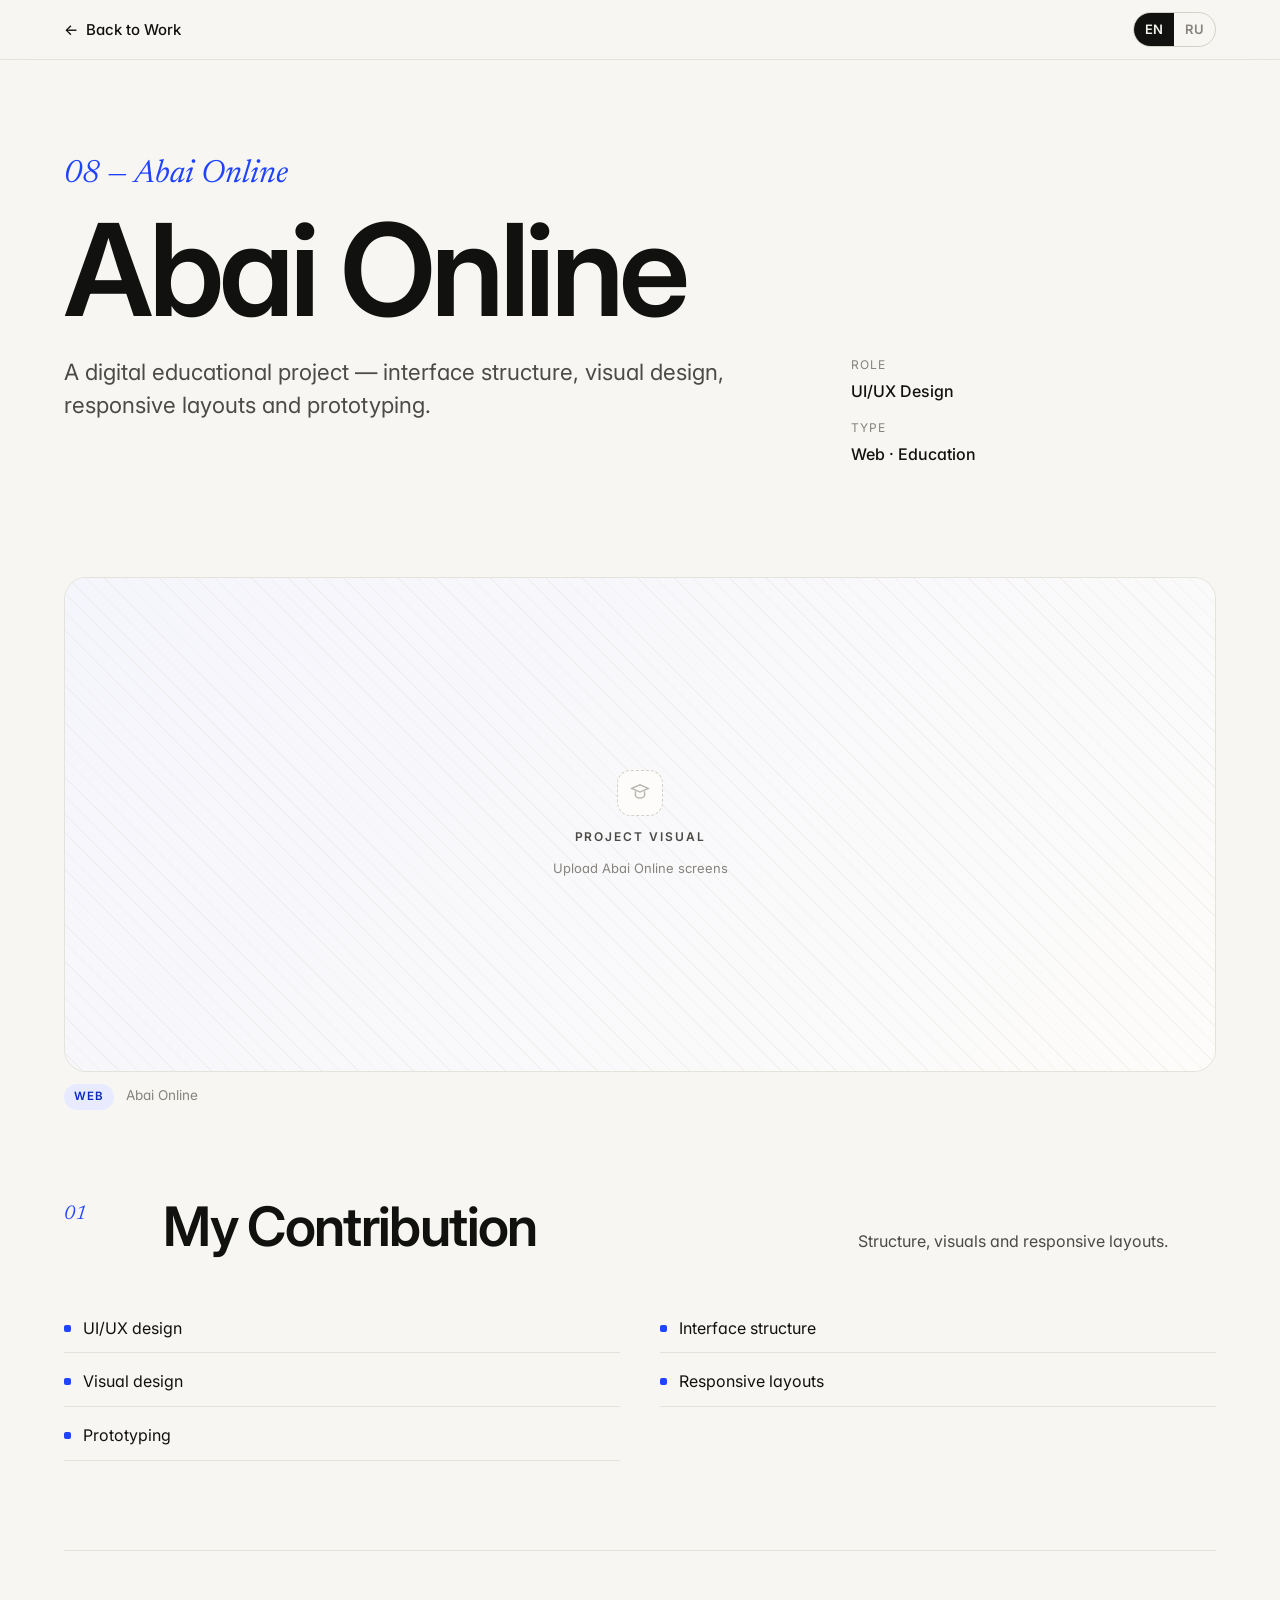
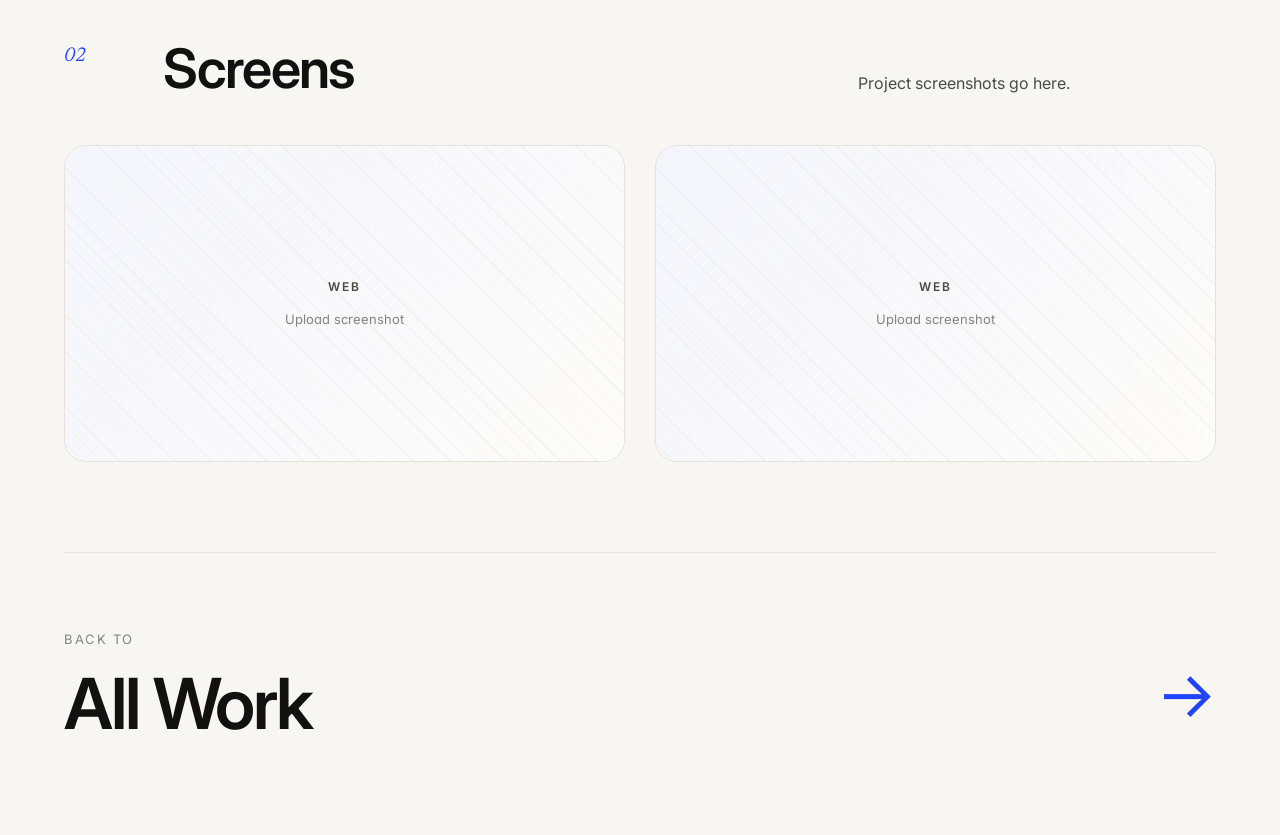
==== work/abai-online.html @ bf2e6224 "Portfolio site: bilingual EN/RU, hero, selected work, 8 case studies Co-Authored-By: Claude Opus 4.8" ====
<!doctype html>
<html lang="en" data-lang="en">
<head>
<meta charset="utf-8" />
<meta name="viewport" content="width=device-width, initial-scale=1" />
<title>Abai Online — Project · Zhaina Kabdyzhan</title>
<meta name="description" content="Abai Online — a digital educational project. Interface structure, visual design and responsive layouts." />
<meta name="theme-color" content="#f7f6f2" />
<link rel="preconnect" href="https://fonts.googleapis.com" />
<link rel="preconnect" href="https://fonts.gstatic.com" crossorigin />
<link href="https://fonts.googleapis.com/css2?family=Inter:opsz,wght@14..32,400;14..32,500;14..32,600;14..32,700&family=Newsreader:ital,opsz,wght@1,6..72,400;1,6..72,500&display=swap" rel="stylesheet" />
<link rel="stylesheet" href="../assets/css/styles.css" />
<link rel="icon" href="data:image/svg+xml,%3Csvg xmlns='http://www.w3.org/2000/svg' viewBox='0 0 100 100'%3E%3Crect width='100' height='100' rx='22' fill='%23111110'/%3E%3Ctext x='50' y='68' font-family='Inter,sans-serif' font-size='58' font-weight='600' fill='%231f43ff' text-anchor='middle'%3EZ%3C/text%3E%3C/svg%3E" />
</head>
<body>
<div class="progress" id="progress"></div>
<div class="cs-back">
  <div class="wrap">
    <a class="back" href="../index.html#work"><span class="arrow">←</span> <span lang="en">Back to Work</span><span lang="ru">К работам</span></a>
    <div class="lang" role="group" aria-label="Language">
      <button data-set-lang="en" class="active" aria-pressed="true">EN</button>
      <button data-set-lang="ru" aria-pressed="false">RU</button>
    </div>
  </div>
</div>

<main class="wrap">
  <header class="cs-hero">
    <div class="grid12" style="row-gap:0">
      <div class="index reveal">08 — Abai Online</div>
      <h1 class="reveal d1">Abai Online</h1>
      <p class="desc reveal d2">
        <span lang="en">A digital educational project — interface structure, visual design, responsive layouts and prototyping.</span>
        <span lang="ru">Цифровой образовательный проект — структура интерфейса, визуальный дизайн, адаптивные макеты и прототипирование.</span>
      </p>
      <div class="facts reveal d3">
        <div class="fact"><div class="k"><span lang="en">Role</span><span lang="ru">Роль</span></div><div class="v">UI/UX Design</div></div>
        <div class="fact"><div class="k"><span lang="en">Type</span><span lang="ru">Тип</span></div><div class="v">Web · <span lang="en">Education</span><span lang="ru">Образование</span></div></div>
      </div>
    </div>
  </header>
  <div class="cs-cover reveal">
    <div class="figure">
      <div class="frame"><div class="ph-block wide"><span class="ph-ic"><svg viewBox="0 0 24 24" fill="none" stroke="currentColor" stroke-width="1.5"><path d="M3 7l9-4 9 4-9 4-9-4Z"/><path d="M7 10v5c0 1 2.5 2.5 5 2.5S17 16 17 15v-5"/></svg></span><span class="ph-label">Project Visual</span><span class="ph-sub"><span lang="en">Upload Abai Online screens</span><span lang="ru">Загрузите экраны Abai Online</span></span></div></div>
      <div class="cap"><span class="pill">Web</span> Abai Online</div>
    </div>
  </div>
</main>

<div class="wrap">
  <section class="cs-section">
    <div class="cs-h">
      <span class="tag-n">01</span>
      <h2 class="reveal"><span lang="en">My Contribution</span><span lang="ru">Мой вклад</span></h2>
      <p class="sub reveal d1"><span lang="en">Structure, visuals and responsive layouts.</span><span lang="ru">Структура, визуал и адаптив.</span></p>
    </div>
    <ul class="check-list reveal d1">
      <li><span lang="en">UI/UX design</span><span lang="ru">UI/UX дизайн</span></li>
      <li><span lang="en">Interface structure</span><span lang="ru">Структура интерфейса</span></li>
      <li><span lang="en">Visual design</span><span lang="ru">Визуальный дизайн</span></li>
      <li><span lang="en">Responsive layouts</span><span lang="ru">Адаптивные макеты</span></li>
      <li><span lang="en">Prototyping</span><span lang="ru">Прототипирование</span></li>
    </ul>
  </section>

  <section class="cs-section">
    <div class="cs-h">
      <span class="tag-n">02</span>
      <h2 class="reveal"><span lang="en">Screens</span><span lang="ru">Экраны</span></h2>
      <p class="sub reveal d1"><span lang="en">Project screenshots go here.</span><span lang="ru">Здесь размещаются скриншоты.</span></p>
    </div>
    <div class="cs-cols-2 reveal d1">
      <div class="figure"><div class="frame"><div class="ph-block"><span class="ph-label">Web</span><span class="ph-sub"><span lang="en">Upload screenshot</span><span lang="ru">Загрузите скриншот</span></span></div></div></div>
      <div class="figure"><div class="frame"><div class="ph-block"><span class="ph-label">Web</span><span class="ph-sub"><span lang="en">Upload screenshot</span><span lang="ru">Загрузите скриншот</span></span></div></div></div>
    </div>
  </section>
</div>

<div class="wrap">
  <div class="cs-next">
    <a href="../index.html#work">
      <div><div class="lab"><span lang="en">Back to</span><span lang="ru">Вернуться к</span></div><div class="nm"><span lang="en">All Work</span><span lang="ru">Всем работам</span></div></div>
      <span class="arrow">→</span>
    </a>
  </div>
</div>
<script src="../assets/js/main.js"></script>
</body>
</html>
---- assets/css/styles.css ----
/* =========================================================
   ZHAINA KABDYZHAN — Product Designer Portfolio
   Design system
   ========================================================= */

/* ---------- Design tokens ---------- */
:root {
  /* Surfaces */
  --bg: #f7f6f2;          /* warm off-white */
  --bg-elev: #fdfcfa;     /* raised surface / cards */
  --bg-invert: #0e0e0d;   /* near-black sections */
  --panel: #ffffff;

  /* Ink */
  --ink: #111110;         /* primary text, near-black */
  --ink-2: #4b4a46;       /* secondary */
  --ink-3: #86847d;       /* tertiary / captions */
  --ink-inv: #f4f3ef;     /* text on dark */
  --ink-inv-2: #a8a69f;

  /* Accent — sophisticated electric cobalt (no purple) */
  --accent: #1f43ff;
  --accent-press: #143bff;
  --accent-soft: #e8ebff;
  --accent-ink: #0d2bb8;

  /* Lines & shadow */
  --line: #e4e2db;
  --line-strong: #d3d0c7;
  --line-inv: #2a2a27;
  --shadow-sm: 0 1px 2px rgba(17,17,16,.05), 0 2px 8px rgba(17,17,16,.04);
  --shadow-md: 0 8px 30px rgba(17,17,16,.08), 0 2px 8px rgba(17,17,16,.04);
  --shadow-lg: 0 24px 70px rgba(17,17,16,.12), 0 6px 18px rgba(17,17,16,.06);

  /* Type */
  --font: "Inter", -apple-system, BlinkMacSystemFont, "Segoe UI", Roboto, Helvetica, Arial, sans-serif;
  --serif: "Newsreader", Georgia, "Times New Roman", serif;

  /* Layout */
  --maxw: 1320px;
  --gutter: clamp(20px, 5vw, 64px);
  --radius: 14px;
  --radius-lg: 22px;
  --radius-sm: 10px;

  /* Motion */
  --ease: cubic-bezier(.22, 1, .36, 1);
  --ease-out: cubic-bezier(.16, 1, .3, 1);
  --dur: .5s;

  --nav-h: 74px;
}

/* ---------- Reset ---------- */
*, *::before, *::after { box-sizing: border-box; }
* { margin: 0; padding: 0; }
html { -webkit-text-size-adjust: 100%; scroll-behavior: smooth; }
@media (prefers-reduced-motion: reduce) {
  html { scroll-behavior: auto; }
  *, *::before, *::after { animation-duration: .001ms !important; transition-duration: .001ms !important; }
}

body {
  font-family: var(--font);
  background: var(--bg);
  color: var(--ink);
  line-height: 1.55;
  font-size: 17px;
  -webkit-font-smoothing: antialiased;
  -moz-osx-font-smoothing: grayscale;
  font-feature-settings: "cv11", "ss01";
  overflow-x: hidden;
}

img, svg, video { display: block; max-width: 100%; }
a { color: inherit; text-decoration: none; }
button { font: inherit; color: inherit; cursor: pointer; background: none; border: none; }
ul { list-style: none; }
::selection { background: var(--accent); color: #fff; }

/* ---------- i18n: language toggle ---------- */
html[data-lang="en"] [lang="ru"] { display: none !important; }
html[data-lang="ru"] [lang="en"] { display: none !important; }

/* ---------- Layout helpers ---------- */
.wrap { max-width: var(--maxw); margin-inline: auto; padding-inline: var(--gutter); }
.grid12 { display: grid; grid-template-columns: repeat(12, 1fr); gap: clamp(16px, 2.2vw, 28px); }
.section { padding-block: clamp(72px, 11vw, 160px); position: relative; }
.divider { border: 0; border-top: 1px solid var(--line); }

/* ---------- Typography ---------- */
.eyebrow {
  font-size: 12.5px;
  font-weight: 600;
  letter-spacing: .16em;
  text-transform: uppercase;
  color: var(--ink-3);
  display: inline-flex;
  align-items: center;
  gap: 10px;
}
.eyebrow::before {
  content: "";
  width: 22px; height: 1px;
  background: var(--line-strong);
}
.eyebrow.no-line::before { display: none; }

.display {
  font-weight: 600;
  letter-spacing: -0.03em;
  line-height: 0.98;
  font-size: clamp(2.6rem, 7.5vw, 6.6rem);
}
h2.section-title {
  font-weight: 600;
  letter-spacing: -0.03em;
  line-height: 0.98;
  font-size: clamp(2.1rem, 5.6vw, 4.4rem);
}
h3 { font-weight: 600; letter-spacing: -0.02em; line-height: 1.1; font-size: clamp(1.35rem, 2.4vw, 2rem); }
.lead { font-size: clamp(1.05rem, 1.5vw, 1.3rem); color: var(--ink-2); line-height: 1.5; }
.serif-it { font-family: var(--serif); font-style: italic; font-weight: 400; letter-spacing: -0.01em; }
.muted { color: var(--ink-3); }

/* ---------- Buttons ---------- */
.btn {
  display: inline-flex; align-items: center; gap: 10px;
  padding: 14px 22px;
  border-radius: 100px;
  font-weight: 500; font-size: 15.5px;
  border: 1px solid transparent;
  transition: transform .35s var(--ease), background .3s var(--ease), color .3s, border-color .3s;
  will-change: transform;
}
.btn .arrow { transition: transform .4s var(--ease); }
.btn:hover .arrow { transform: translateX(4px); }
.btn-primary { background: var(--ink); color: var(--ink-inv); }
.btn-primary:hover { background: var(--accent); transform: translateY(-2px); }
.btn-ghost { border-color: var(--line-strong); color: var(--ink); }
.btn-ghost:hover { border-color: var(--ink); transform: translateY(-2px); }
.btn-accent { background: var(--accent); color: #fff; }
.btn-accent:hover { background: var(--accent-press); transform: translateY(-2px); }

/* Animated text link */
.link-u {
  position: relative; display: inline-flex; align-items: center; gap: 8px;
  font-weight: 500;
}
.link-u::after {
  content: ""; position: absolute; left: 0; bottom: -3px;
  width: 100%; height: 1.5px; background: currentColor;
  transform: scaleX(0); transform-origin: right;
  transition: transform .45s var(--ease);
}
.link-u:hover::after { transform: scaleX(1); transform-origin: left; }

/* ---------- Chips / tags ---------- */
.tags { display: flex; flex-wrap: wrap; gap: 8px; }
.tag {
  font-size: 12.5px; font-weight: 500; letter-spacing: .01em;
  padding: 6px 12px; border-radius: 100px;
  border: 1px solid var(--line-strong); color: var(--ink-2);
  background: color-mix(in srgb, var(--bg-elev) 60%, transparent);
}
.tag.accent { border-color: transparent; background: var(--accent-soft); color: var(--accent-ink); }

/* =========================================================
   NAVIGATION
   ========================================================= */
.nav {
  position: fixed; inset: 0 0 auto 0; z-index: 100;
  height: var(--nav-h);
  display: flex; align-items: center;
  transition: height .4s var(--ease), background .4s var(--ease), border-color .4s, backdrop-filter .4s;
  border-bottom: 1px solid transparent;
}
.nav.scrolled {
  height: 60px;
  background: color-mix(in srgb, var(--bg) 82%, transparent);
  backdrop-filter: saturate(180%) blur(14px);
  -webkit-backdrop-filter: saturate(180%) blur(14px);
  border-bottom: 1px solid var(--line);
}
.nav .wrap { width: 100%; display: flex; align-items: center; justify-content: space-between; gap: 20px; }
.brand { font-weight: 600; letter-spacing: -0.02em; font-size: 17px; white-space: nowrap; }
.brand b { font-weight: 600; }
.brand .dot { color: var(--accent); }

.nav-links { display: flex; align-items: center; gap: 30px; }
.nav-links a { font-size: 15px; color: var(--ink-2); transition: color .25s; position: relative; }
.nav-links a:hover { color: var(--ink); }
.nav-links a::after {
  content: ""; position: absolute; left: 0; bottom: -6px; height: 1.5px; width: 100%;
  background: var(--ink); transform: scaleX(0); transform-origin: right; transition: transform .4s var(--ease);
}
.nav-links a:hover::after { transform: scaleX(1); transform-origin: left; }

.nav-right { display: flex; align-items: center; gap: 18px; }

.status {
  display: inline-flex; align-items: center; gap: 8px;
  font-size: 13px; color: var(--ink-2); font-weight: 500;
  padding: 7px 13px; border: 1px solid var(--line-strong); border-radius: 100px;
  white-space: nowrap;
}
.status .pulse {
  width: 8px; height: 8px; border-radius: 50%; background: #16a34a; position: relative;
}
.status .pulse::after {
  content: ""; position: absolute; inset: -4px; border-radius: 50%;
  background: #16a34a; opacity: .35; animation: pulse 2s var(--ease) infinite;
}
@keyframes pulse { 0%{transform:scale(.6);opacity:.5} 100%{transform:scale(1.8);opacity:0} }

/* language switch */
.lang {
  display: inline-flex; border: 1px solid var(--line-strong); border-radius: 100px; overflow: hidden;
  font-size: 13px; font-weight: 600;
}
.lang button { padding: 6px 11px; color: var(--ink-3); transition: color .25s, background .25s; letter-spacing: .02em; }
.lang button.active { background: var(--ink); color: var(--ink-inv); }

.nav-toggle { display: none; width: 42px; height: 42px; border: 1px solid var(--line-strong); border-radius: 12px; align-items: center; justify-content: center; }
.nav-toggle span { position: relative; width: 18px; height: 1.5px; background: var(--ink); transition: .3s; }
.nav-toggle span::before, .nav-toggle span::after { content: ""; position: absolute; left: 0; width: 18px; height: 1.5px; background: var(--ink); transition: .3s var(--ease); }
.nav-toggle span::before { top: -6px; }
.nav-toggle span::after { top: 6px; }
body.menu-open .nav-toggle span { background: transparent; }
body.menu-open .nav-toggle span::before { top: 0; transform: rotate(45deg); }
body.menu-open .nav-toggle span::after { top: 0; transform: rotate(-45deg); }

/* mobile menu */
.mobile-menu {
  position: fixed; inset: 0; z-index: 90; background: var(--bg);
  display: flex; flex-direction: column; justify-content: center; gap: 6px;
  padding: var(--gutter);
  transform: translateY(-100%); transition: transform .5s var(--ease);
  visibility: hidden;
}
body.menu-open .mobile-menu { transform: translateY(0); visibility: visible; }
.mobile-menu a { font-size: clamp(2rem, 9vw, 3rem); font-weight: 600; letter-spacing: -0.03em; padding-block: 6px; }
.mobile-menu .mm-meta { margin-top: 34px; display: flex; flex-direction: column; gap: 14px; color: var(--ink-2); font-size: 15px; }

/* =========================================================
   HERO
   ========================================================= */
.hero { padding-top: calc(var(--nav-h) + clamp(28px, 6vw, 70px)); padding-bottom: clamp(40px, 6vw, 80px); }
.hero .grid12 { align-items: end; }
.hero-head { grid-column: 1 / 9; }
.hero .display { margin-top: 22px; }
.hero .display .accent { color: var(--accent); }
.hero-meta { grid-column: 10 / 13; align-self: end; }
@media (max-width: 980px){ .hero-head{grid-column:1/13} .hero-meta{grid-column:1/13} }

.hero-loc { display: inline-flex; align-items: center; gap: 9px; font-size: 14.5px; color: var(--ink-2); margin-bottom: 8px; }
.hero-loc svg { width: 15px; height: 15px; }
.hero-support { margin-top: clamp(30px, 4vw, 46px); display: grid; grid-template-columns: repeat(12,1fr); gap: clamp(16px,2.2vw,28px); }
.hero-support .col { grid-column: span 4; color: var(--ink-2); font-size: 15.5px; line-height: 1.6; }
.hero-support .col.first { grid-column: 1 / 5; }
@media (max-width: 860px){ .hero-support .col, .hero-support .col.first { grid-column: 1/13; } }

.hero-cta { margin-top: 36px; display: flex; flex-wrap: wrap; gap: 12px; align-items: center; }

/* Hero visual — mini product UI mockup (not stock) */
.hero-visual {
  grid-column: 1 / 13; margin-top: clamp(40px, 6vw, 72px);
  position: relative;
}
.mock {
  border: 1px solid var(--line); border-radius: var(--radius-lg);
  background: var(--bg-elev); box-shadow: var(--shadow-lg); overflow: hidden;
  position: relative;
}
.mock-bar { display: flex; align-items: center; gap: 8px; padding: 14px 18px; border-bottom: 1px solid var(--line); }
.mock-bar .d { width: 11px; height: 11px; border-radius: 50%; background: var(--line-strong); }
.mock-bar .addr { margin-left: 12px; flex: 1; height: 26px; border-radius: 8px; background: var(--bg); border: 1px solid var(--line); display: flex; align-items: center; padding: 0 12px; font-size: 12px; color: var(--ink-3); }
.mock-body { display: grid; grid-template-columns: 210px 1fr; min-height: 340px; }
.mock-side { border-right: 1px solid var(--line); padding: 20px 16px; display: flex; flex-direction: column; gap: 6px; background: color-mix(in srgb, var(--bg) 40%, var(--bg-elev)); }
.mock-side .s-item { display: flex; align-items: center; gap: 10px; padding: 9px 11px; border-radius: 9px; font-size: 13.5px; color: var(--ink-2); }
.mock-side .s-item .ic { width: 15px; height: 15px; border-radius: 4px; border: 1.5px solid var(--ink-3); opacity: .7; }
.mock-side .s-item.active { background: var(--accent); color: #fff; }
.mock-side .s-item.active .ic { border-color: #fff; background: rgba(255,255,255,.25); }
.mock-main { padding: 24px; display: flex; flex-direction: column; gap: 18px; }
.mock-kpis { display: grid; grid-template-columns: repeat(3,1fr); gap: 14px; }
.mock-kpi { border: 1px solid var(--line); border-radius: 12px; padding: 14px; background: var(--panel); }
.mock-kpi .k { font-size: 11px; color: var(--ink-3); letter-spacing: .04em; text-transform: uppercase; }
.mock-kpi .v { font-size: 26px; font-weight: 600; letter-spacing: -0.02em; margin-top: 6px; }
.mock-kpi .v.acc { color: var(--accent); }
.mock-chart { border: 1px solid var(--line); border-radius: 12px; padding: 18px; background: var(--panel); flex: 1; display: flex; align-items: flex-end; gap: 10px; min-height: 120px; }
.mock-chart .bar { flex: 1; background: var(--accent-soft); border-radius: 6px 6px 0 0; position: relative; }
.mock-chart .bar::after { content:""; position:absolute; inset:auto 0 0 0; height: 38%; background: var(--accent); border-radius: 6px 6px 0 0; }
.mock-chart .bar:nth-child(2)::after{height:60%}
.mock-chart .bar:nth-child(3)::after{height:48%}
.mock-chart .bar:nth-child(4)::after{height:82%}
.mock-chart .bar:nth-child(5)::after{height:66%}
.mock-chart .bar:nth-child(6)::after{height:94%}
.mock-chart .bar:nth-child(7)::after{height:72%}
/* floating mini mobile card */
.mock-phone {
  position: absolute; right: clamp(-6px, 1vw, 24px); bottom: -26px; width: clamp(140px, 17vw, 190px);
  border: 1px solid var(--line); border-radius: 22px; background: var(--bg-elev);
  box-shadow: var(--shadow-lg); padding: 14px; display: flex; flex-direction: column; gap: 10px;
}
.mock-phone .ph-title { font-size: 12px; color: var(--ink-3); }
.mock-phone .ph-row { display: flex; justify-content: space-between; align-items: center; padding: 10px 12px; border: 1px solid var(--line); border-radius: 12px; font-size: 12.5px; }
.mock-phone .ph-row .st { width: 8px; height: 8px; border-radius: 50%; background: #16a34a; }
.mock-phone .ph-row.warn .st { background: #f59e0b; }
@media (max-width: 640px){ .mock-body{ grid-template-columns: 1fr; } .mock-side{ display: none; } .mock-phone{ display: none; } }

/* =========================================================
   MARQUEE / capability strip
   ========================================================= */
.strip { border-block: 1px solid var(--line); padding-block: 20px; overflow: hidden; }
.strip-track { display: flex; gap: 48px; white-space: nowrap; width: max-content; animation: marquee 34s linear infinite; }
.strip:hover .strip-track { animation-play-state: paused; }
.strip-item { font-size: clamp(1.1rem, 2vw, 1.6rem); font-weight: 500; letter-spacing: -0.02em; color: var(--ink-2); display: inline-flex; align-items: center; gap: 48px; }
.strip-item::after { content: "✦"; color: var(--accent); font-size: .7em; }
@keyframes marquee { to { transform: translateX(-50%); } }

/* =========================================================
   SELECTED WORK
   ========================================================= */
.work-head { display: flex; justify-content: space-between; align-items: flex-end; gap: 24px; flex-wrap: wrap; margin-bottom: clamp(40px, 5vw, 64px); }
.work-head .lead { max-width: 40ch; }

.work-grid { display: grid; grid-template-columns: repeat(12, 1fr); gap: clamp(18px, 2.4vw, 34px); }

.card {
  grid-column: span 6;
  display: flex; flex-direction: column;
  border-radius: var(--radius-lg);
  background: var(--bg-elev); border: 1px solid var(--line);
  overflow: hidden; position: relative;
  transition: transform .5s var(--ease), box-shadow .5s var(--ease), border-color .4s;
  will-change: transform;
}
.card:hover { transform: translateY(-6px); box-shadow: var(--shadow-lg); border-color: var(--line-strong); }
.card.feature { grid-column: span 12; }
.card.small { grid-column: span 6; }
.card.third { grid-column: span 4; }
@media (max-width: 900px){ .card, .card.small, .card.third { grid-column: 1 / -1; } }

/* card media (placeholder-friendly) */
.card-media {
  position: relative; overflow: hidden;
  aspect-ratio: 16 / 10;
  background:
    linear-gradient(135deg, color-mix(in srgb,var(--accent-soft) 55%, var(--bg-elev)), var(--bg-elev));
  border-bottom: 1px solid var(--line);
}
.card.feature .card-media { aspect-ratio: 16 / 8; }
.card-media img { position: absolute; inset: 0; width: 100%; height: 100%; object-fit: cover; transition: transform .7s var(--ease); }
.card:hover .card-media img { transform: scale(1.04); }
.card-media .ph {
  position: absolute; inset: 0; display: flex; flex-direction: column; align-items: center; justify-content: center; gap: 10px;
  color: var(--ink-3); text-align: center; padding: 20px;
}
.card-media .ph .ph-ic { width: 40px; height: 40px; border: 1.5px dashed var(--line-strong); border-radius: 12px; display: grid; place-items: center; }
.card-media .ph .ph-ic svg { width: 20px; height: 20px; opacity: .6; }
.card-media .ph .ph-label { font-size: 12px; letter-spacing: .14em; text-transform: uppercase; font-weight: 600; }
.card-media .ph .ph-sub { font-size: 12.5px; }
.card-media .num {
  position: absolute; top: 16px; left: 18px; z-index: 2;
  font-family: var(--serif); font-style: italic; font-size: 22px; color: var(--ink);
  background: color-mix(in srgb, var(--bg-elev) 78%, transparent); backdrop-filter: blur(6px);
  width: 44px; height: 40px; border-radius: 10px; display: grid; place-items: center; border: 1px solid var(--line);
}
.card-media .go {
  position: absolute; top: 16px; right: 18px; z-index: 2;
  width: 44px; height: 44px; border-radius: 50%; background: var(--ink); color: #fff;
  display: grid; place-items: center;
  transform: scale(.6) rotate(-40deg); opacity: 0; transition: transform .45s var(--ease), opacity .35s, background .3s;
}
.card:hover .go { transform: scale(1) rotate(0); opacity: 1; }
.card:hover .go { background: var(--accent); }

.card-body { padding: clamp(22px, 2.4vw, 34px); display: flex; flex-direction: column; gap: 14px; flex: 1; }
.card-body .row { display: flex; align-items: baseline; justify-content: space-between; gap: 16px; }
.card-body h3 { font-size: clamp(1.4rem, 2.4vw, 2.1rem); }
.card.feature .card-body h3 { font-size: clamp(1.8rem, 3.4vw, 2.9rem); }
.card-body .role { font-size: 13.5px; color: var(--ink-3); white-space: nowrap; }
.card-desc { color: var(--ink-2); font-size: 15.5px; max-width: 56ch; }
.card.feature .card-desc { font-size: 16.5px; max-width: 62ch; }
.card-foot { margin-top: auto; padding-top: 6px; display: flex; align-items: center; justify-content: space-between; gap: 14px; }

.card.feature .card-body { display: grid; grid-template-columns: 1.4fr 1fr; gap: 30px; align-items: start; }
.card.feature .card-foot { grid-column: 1 / -1; }
@media (max-width: 760px){ .card.feature .card-body { grid-template-columns: 1fr; gap: 14px; } }

/* =========================================================
   ABOUT
   ========================================================= */
.about-grid { display: grid; grid-template-columns: repeat(12,1fr); gap: clamp(24px,3vw,48px); align-items: start; }
.about-copy { grid-column: 1 / 8; }
.about-side { grid-column: 9 / 13; }
@media (max-width: 900px){ .about-copy, .about-side { grid-column: 1/13; } }
.about-copy p { font-size: clamp(1.15rem, 1.8vw, 1.5rem); line-height: 1.45; letter-spacing: -0.01em; color: var(--ink); }
.about-copy p + p { margin-top: 22px; color: var(--ink-2); }

/* Timeline */
.timeline { border-top: 1px solid var(--line); }
.tl-item { display: grid; grid-template-columns: 84px 1fr; gap: 18px; padding: 22px 0; border-bottom: 1px solid var(--line); align-items: baseline; }
.tl-year { font-family: var(--serif); font-style: italic; font-size: 22px; color: var(--accent); }
.tl-body .t { font-weight: 600; letter-spacing: -0.01em; font-size: 17px; }
.tl-body .s { color: var(--ink-3); font-size: 14.5px; margin-top: 3px; }

/* =========================================================
   SKILLS
   ========================================================= */
.skills-grid { display: grid; grid-template-columns: repeat(4, 1fr); gap: clamp(16px, 2vw, 26px); }
@media (max-width: 900px){ .skills-grid { grid-template-columns: repeat(2,1fr); } }
@media (max-width: 560px){ .skills-grid { grid-template-columns: 1fr; } }
.skill-cat { border-top: 2px solid var(--ink); padding-top: 18px; }
.skill-cat h4 { font-size: 14px; letter-spacing: .02em; font-weight: 600; margin-bottom: 16px; display: flex; align-items: center; gap: 10px; }
.skill-cat h4 .n { color: var(--ink-3); font-family: var(--serif); font-style: italic; font-weight: 400; }
.skill-cat ul { display: flex; flex-direction: column; gap: 2px; }
.skill-cat li { font-size: 15px; color: var(--ink-2); padding: 6px 0; border-bottom: 1px solid var(--line); transition: color .25s, padding .3s var(--ease); }
.skill-cat li:hover { color: var(--ink); padding-left: 8px; }

/* =========================================================
   EXPERIENCE
   ========================================================= */
.exp-list { border-top: 1px solid var(--line); }
.exp {
  display: grid; grid-template-columns: 0.9fr 1.3fr 1fr; gap: clamp(16px,2.5vw,40px);
  padding: clamp(24px,3vw,40px) 0; border-bottom: 1px solid var(--line);
  position: relative; transition: background .4s var(--ease);
}
.exp:hover { background: linear-gradient(90deg, transparent, color-mix(in srgb,var(--accent-soft) 40%, transparent), transparent); }
.exp-co { display: flex; flex-direction: column; gap: 6px; }
.exp-co .co { font-size: clamp(1.3rem,2.4vw,1.9rem); font-weight: 600; letter-spacing: -0.02em; }
.exp-co .role { color: var(--accent); font-size: 15px; font-weight: 500; }
.exp-when { color: var(--ink-3); font-size: 14.5px; font-variant-numeric: tabular-nums; padding-top: 6px; }
.exp-what { color: var(--ink-2); font-size: 15px; }
.exp-what li { padding: 4px 0 4px 18px; position: relative; }
.exp-what li::before { content: ""; position: absolute; left: 0; top: 12px; width: 6px; height: 6px; border-radius: 2px; background: var(--line-strong); }
@media (max-width: 820px){ .exp { grid-template-columns: 1fr; gap: 12px; } .exp-when { padding-top:0 } }

/* =========================================================
   EDUCATION / LANGUAGES / VOLUNTEER  (dark section)
   ========================================================= */
.dark { background: var(--bg-invert); color: var(--ink-inv); }
.dark .eyebrow { color: var(--ink-inv-2); }
.dark .eyebrow::before { background: var(--line-inv); }
.dark .muted { color: var(--ink-inv-2); }
.dark hr { border-color: var(--line-inv); }

.edu-grid { display: grid; grid-template-columns: repeat(12,1fr); gap: clamp(20px,3vw,40px); }
.edu-col { grid-column: span 6; }
@media (max-width: 820px){ .edu-col { grid-column: 1/13; } }
.edu-item { border-top: 1px solid var(--line-inv); padding: 24px 0; }
.edu-item .deg { color: var(--accent); font-size: 14px; font-weight: 500; letter-spacing: .02em; }
.edu-item .sch { font-size: clamp(1.2rem,2vw,1.6rem); font-weight: 600; letter-spacing: -0.02em; margin-top: 6px; }
.edu-item .meta { color: var(--ink-inv-2); font-size: 14.5px; margin-top: 8px; }
.edu-item .yr { float: right; font-family: var(--serif); font-style: italic; color: var(--ink-inv-2); }

.lang-cards { display: grid; grid-template-columns: repeat(4,1fr); gap: 14px; }
@media (max-width: 820px){ .lang-cards { grid-template-columns: repeat(2,1fr); } }
@media (max-width: 480px){ .lang-cards { grid-template-columns: 1fr; } }
.lang-card { border: 1px solid var(--line-inv); border-radius: var(--radius); padding: 20px; display: flex; flex-direction: column; gap: 6px; transition: border-color .3s, transform .4s var(--ease); }
.lang-card:hover { border-color: var(--ink-inv-2); transform: translateY(-3px); }
.lang-card .lg { font-size: 19px; font-weight: 600; }
.lang-card .lv { color: var(--accent); font-size: 14px; font-weight: 500; }

.vol { display: grid; grid-template-columns: repeat(12,1fr); gap: clamp(20px,3vw,40px); align-items: center; }
.vol-head { grid-column: 1 / 6; }
.vol-body { grid-column: 7 / 13; }
@media (max-width: 820px){ .vol-head, .vol-body { grid-column: 1/13; } }
.vol-body li { padding: 14px 0; border-top: 1px solid var(--line-inv); color: var(--ink-inv); font-size: 16px; display: flex; gap: 14px; align-items: baseline; }
.vol-body li .big { color: var(--accent); font-weight: 600; font-size: 20px; white-space: nowrap; }

/* =========================================================
   CONTACT
   ========================================================= */
.contact-grid { display: grid; grid-template-columns: repeat(12,1fr); gap: clamp(24px,3vw,48px); }
.contact-left { grid-column: 1 / 7; }
.contact-right { grid-column: 8 / 13; }
@media (max-width: 900px){ .contact-left, .contact-right { grid-column: 1/13; } }
.contact-list { border-top: 1px solid var(--line); }
.contact-row { display: flex; justify-content: space-between; align-items: center; gap: 18px; padding: 20px 0; border-bottom: 1px solid var(--line); transition: padding .3s var(--ease); }
.contact-row:hover { padding-left: 6px; }
.contact-row .l { color: var(--ink-3); font-size: 13.5px; letter-spacing: .08em; text-transform: uppercase; }
.contact-row .v { font-size: clamp(1.05rem,1.8vw,1.35rem); font-weight: 500; letter-spacing: -0.01em; }
.contact-row .soon { font-size: 12px; color: var(--ink-3); border: 1px solid var(--line-strong); border-radius: 100px; padding: 4px 10px; }

.cta-big { margin-top: clamp(60px,9vw,130px); }
.cta-big .display { font-size: clamp(2.6rem, 9vw, 8rem); }
.cta-big .display a { color: var(--accent); transition: opacity .3s; }
.cta-big .display a:hover { opacity: .7; }

/* =========================================================
   FOOTER
   ========================================================= */
.footer { background: var(--bg-invert); color: var(--ink-inv); padding-block: clamp(48px,7vw,90px); }
.footer-grid { display: grid; grid-template-columns: repeat(12,1fr); gap: 30px; align-items: start; }
.footer .f-brand { grid-column: 1 / 6; }
.footer .f-brand .n { font-size: clamp(1.6rem,3vw,2.4rem); font-weight: 600; letter-spacing: -0.02em; }
.footer .f-brand .r { color: var(--ink-inv-2); margin-top: 6px; }
.footer .f-links { grid-column: 8 / 10; }
.footer .f-meta { grid-column: 10 / 13; }
.footer h5 { font-size: 12.5px; letter-spacing: .12em; text-transform: uppercase; color: var(--ink-inv-2); margin-bottom: 16px; }
.footer .f-links a, .footer .f-meta a { display: block; padding: 6px 0; color: var(--ink-inv); font-size: 15.5px; transition: color .25s, transform .3s var(--ease); }
.footer .f-links a:hover, .footer .f-meta a:hover { color: var(--accent); transform: translateX(4px); }
.footer-base { margin-top: clamp(40px,6vw,80px); padding-top: 24px; border-top: 1px solid var(--line-inv); display: flex; justify-content: space-between; gap: 16px; flex-wrap: wrap; color: var(--ink-inv-2); font-size: 14px; }
@media (max-width: 820px){ .footer .f-brand,.footer .f-links,.footer .f-meta { grid-column: 1/13; } }

/* =========================================================
   REVEAL ANIMATIONS
   ========================================================= */
.reveal { opacity: 0; transform: translateY(26px); transition: opacity .8s var(--ease-out), transform .8s var(--ease-out); }
.reveal.in { opacity: 1; transform: none; }
.reveal.d1 { transition-delay: .07s; }
.reveal.d2 { transition-delay: .14s; }
.reveal.d3 { transition-delay: .21s; }
.reveal.d4 { transition-delay: .28s; }

/* =========================================================
   CASE STUDY PAGE
   ========================================================= */
.progress { position: fixed; top: 0; left: 0; height: 3px; width: 0; background: var(--accent); z-index: 200; transition: width .1s linear; }

.cs-back { position: fixed; top: 0; left: 0; right: 0; z-index: 100; height: 60px; display:flex; align-items:center; background: color-mix(in srgb,var(--bg) 82%, transparent); backdrop-filter: blur(14px); border-bottom: 1px solid var(--line); }
.cs-back .wrap { display: flex; justify-content: space-between; align-items: center; width: 100%; }
.cs-back .back { display: inline-flex; align-items: center; gap: 8px; font-weight: 500; font-size: 15px; }
.cs-back .back .arrow { transition: transform .35s var(--ease); }
.cs-back .back:hover .arrow { transform: translateX(-4px); }

.cs-hero { padding-top: calc(60px + clamp(40px,7vw,90px)); padding-bottom: clamp(30px,4vw,50px); }
.cs-hero .index { grid-column: 1/13; font-family: var(--serif); font-style: italic; font-size: clamp(1.4rem,3vw,2rem); color: var(--accent); }
.cs-hero h1 { grid-column: 1/13; font-weight: 600; letter-spacing: -0.035em; line-height: .96; font-size: clamp(3rem, 10vw, 8rem); margin: 10px 0 24px; }
.cs-hero .desc { grid-column: 1 / 8; font-size: clamp(1.1rem,1.8vw,1.4rem); color: var(--ink-2); line-height: 1.45; }
.cs-hero .facts { grid-column: 9 / 13; display: flex; flex-direction: column; gap: 16px; }
@media (max-width: 900px){ .cs-hero .desc, .cs-hero .facts { grid-column: 1/13; } .cs-hero .facts { margin-top: 24px; } }
.fact .k { font-size: 12px; letter-spacing: .1em; text-transform: uppercase; color: var(--ink-3); }
.fact .v { font-size: 16px; font-weight: 500; margin-top: 4px; }

.cs-cover { margin-top: clamp(30px,5vw,60px); }
.cs-section { padding-block: clamp(48px,7vw,100px); border-top: 1px solid var(--line); }
.cs-section:first-of-type { border-top: 0; }
.cs-h { display: grid; grid-template-columns: repeat(12,1fr); gap: clamp(20px,3vw,40px); margin-bottom: clamp(28px,4vw,50px); align-items: start; }
.cs-h .tag-n { grid-column: 1/2; font-family: var(--serif); font-style: italic; color: var(--accent); font-size: 20px; }
.cs-h h2 { grid-column: 2 / 9; font-weight: 600; letter-spacing: -0.03em; line-height: 1; font-size: clamp(1.8rem,4.4vw,3.4rem); }
.cs-h .sub { grid-column: 9 / 13; color: var(--ink-2); font-size: 16px; align-self: end; }
@media (max-width: 820px){ .cs-h { grid-template-columns: 1fr; gap: 10px; } .cs-h .tag-n,.cs-h h2,.cs-h .sub { grid-column: 1; } }

.prose { max-width: 68ch; }
.prose p { color: var(--ink-2); font-size: 17.5px; line-height: 1.65; }
.prose p + p { margin-top: 18px; }
.prose p.big { font-size: clamp(1.3rem,2.4vw,1.9rem); color: var(--ink); line-height: 1.35; letter-spacing: -0.01em; max-width: 22ch; }

.check-list { display: grid; grid-template-columns: repeat(2,1fr); gap: 4px 40px; margin-top: 10px; }
@media (max-width:600px){ .check-list { grid-template-columns: 1fr; } }
.check-list li { padding: 12px 0; border-bottom: 1px solid var(--line); display: flex; gap: 12px; align-items: baseline; color: var(--ink); font-size: 16px; }
.check-list li::before { content: ""; width: 7px; height: 7px; border-radius: 2px; background: var(--accent); flex: none; transform: translateY(-2px); }

/* editorial figure with caption */
.figure { position: relative; }
.figure .frame {
  border: 1px solid var(--line); border-radius: var(--radius-lg); overflow: hidden; background: var(--bg-elev);
  position: relative;
}
.figure .frame img { width: 100%; display: block; }
.figure .cap { margin-top: 12px; display: flex; gap: 12px; align-items: baseline; color: var(--ink-3); font-size: 13.5px; }
.figure .cap .pill { font-size: 11.5px; letter-spacing: .1em; text-transform: uppercase; font-weight: 600; color: var(--accent-ink); background: var(--accent-soft); padding: 4px 10px; border-radius: 100px; }

/* image placeholder inside case study */
.ph-block {
  aspect-ratio: 16/9; display: flex; flex-direction: column; align-items: center; justify-content: center; gap: 12px;
  color: var(--ink-3); text-align:center; padding: 24px;
  background:
    repeating-linear-gradient(45deg, transparent, transparent 12px, color-mix(in srgb,var(--line) 35%, transparent) 12px, color-mix(in srgb,var(--line) 35%, transparent) 13px),
    linear-gradient(135deg, color-mix(in srgb,var(--accent-soft) 40%, var(--bg-elev)), var(--bg-elev));
}
.ph-block.tall { aspect-ratio: 3/4; }
.ph-block.wide { aspect-ratio: 21/9; }
.ph-block .ph-ic { width: 46px; height: 46px; border: 1.5px dashed var(--line-strong); border-radius: 14px; display: grid; place-items: center; background: var(--bg-elev); }
.ph-block .ph-ic svg { width: 22px; height: 22px; opacity: .6; }
.ph-block .ph-label { font-size: 12px; letter-spacing: .16em; text-transform: uppercase; font-weight: 600; color: var(--ink-2); }
.ph-block .ph-sub { font-size: 13px; }

.cs-cols-2 { display: grid; grid-template-columns: 1fr 1fr; gap: clamp(18px,2.4vw,30px); }
.cs-cols-3 { display: grid; grid-template-columns: repeat(3,1fr); gap: clamp(18px,2.4vw,30px); }
@media (max-width: 820px){ .cs-cols-2, .cs-cols-3 { grid-template-columns: 1fr; } }

/* approach steps */
.steps { display: grid; grid-template-columns: repeat(12,1fr); gap: 0; border-top: 1px solid var(--line); }
.step { grid-column: span 4; padding: 26px 24px 26px 0; border-bottom: 1px solid var(--line); }
@media (max-width: 820px){ .step { grid-column: span 6; } }
@media (max-width: 520px){ .step { grid-column: 1/-1; } }
.step .n { font-family: var(--serif); font-style: italic; color: var(--accent); font-size: 15px; }
.step h4 { font-size: 19px; font-weight: 600; letter-spacing: -0.01em; margin: 8px 0 8px; }
.step p { color: var(--ink-2); font-size: 15px; line-height: 1.55; }

/* flow diagram */
.flow { display: flex; flex-wrap: wrap; gap: 10px; align-items: center; }
.flow .node { border: 1px solid var(--line-strong); border-radius: 100px; padding: 11px 18px; font-weight: 500; font-size: 15px; background: var(--bg-elev); }
.flow .node.accent { background: var(--accent); color: #fff; border-color: transparent; }
.flow .sep { color: var(--accent); font-size: 18px; }

/* module chips grid */
.modchips { display: flex; flex-wrap: wrap; gap: 10px; }
.modchip { border: 1px solid var(--line); border-radius: var(--radius-sm); padding: 12px 16px; font-weight: 500; font-size: 15px; background: var(--bg-elev); display: flex; align-items: center; gap: 10px; transition: border-color .3s, transform .35s var(--ease); }
.modchip:hover { border-color: var(--accent); transform: translateY(-2px); }
.modchip .dot { width: 7px; height: 7px; border-radius: 50%; background: var(--accent); }

/* outcome list */
.outcome { display: grid; grid-template-columns: repeat(2,1fr); gap: 4px 40px; }
@media (max-width:600px){ .outcome { grid-template-columns: 1fr; } }
.outcome li { padding: 14px 0; border-bottom: 1px solid var(--line); font-size: 16.5px; display: flex; gap: 12px; align-items: baseline; }
.outcome li::before { content: "→"; color: var(--accent); font-weight: 600; }

/* next project */
.cs-next { border-top: 1px solid var(--line); padding-block: clamp(40px,6vw,80px); }
.cs-next a { display: flex; justify-content: space-between; align-items: center; gap: 20px; flex-wrap: wrap; }
.cs-next .lab { color: var(--ink-3); font-size: 13px; letter-spacing: .12em; text-transform: uppercase; }
.cs-next .nm { font-weight: 600; letter-spacing: -0.03em; font-size: clamp(2rem,6vw,4.4rem); transition: color .3s; }
.cs-next a:hover .nm { color: var(--accent); }
.cs-next .arrow { font-size: clamp(2rem,6vw,4rem); color: var(--accent); transition: transform .4s var(--ease); }
.cs-next a:hover .arrow { transform: translateX(10px); }

/* ecosystem diagram (Ordio) */
.eco { display: grid; grid-template-columns: repeat(12,1fr); gap: 16px; align-items: stretch; }
.eco-card { border: 1px solid var(--line); border-radius: var(--radius); padding: 22px; background: var(--bg-elev); display: flex; flex-direction: column; gap: 10px; position: relative; }
.eco-card .role { font-size: 12px; letter-spacing: .1em; text-transform: uppercase; color: var(--ink-3); }
.eco-card .name { font-size: 20px; font-weight: 600; letter-spacing: -0.01em; }
.eco-card p { color: var(--ink-2); font-size: 14.5px; }
.eco-card.hub { background: var(--accent); color: #fff; }
.eco-card.hub .role { color: rgba(255,255,255,.7); }
.eco-card.hub p { color: rgba(255,255,255,.85); }

/* utility spacing */
.mt-s{margin-top:18px}.mt-m{margin-top:32px}.mt-l{margin-top:clamp(32px,5vw,60px)}
.stack-l > * + * { margin-top: clamp(32px,5vw,60px); }

/* skip link */
.skip { position: absolute; left: -999px; top: 8px; background: var(--ink); color: #fff; padding: 10px 16px; border-radius: 8px; z-index: 300; }
.skip:focus { left: 8px; }
:focus-visible { outline: 2.5px solid var(--accent); outline-offset: 3px; border-radius: 4px; }

@media (max-width: 900px){
  .nav-links, .nav .status { display: none; }
  .nav-toggle { display: flex; }
}
@media (min-width: 901px){ .mobile-menu { display: none; } }
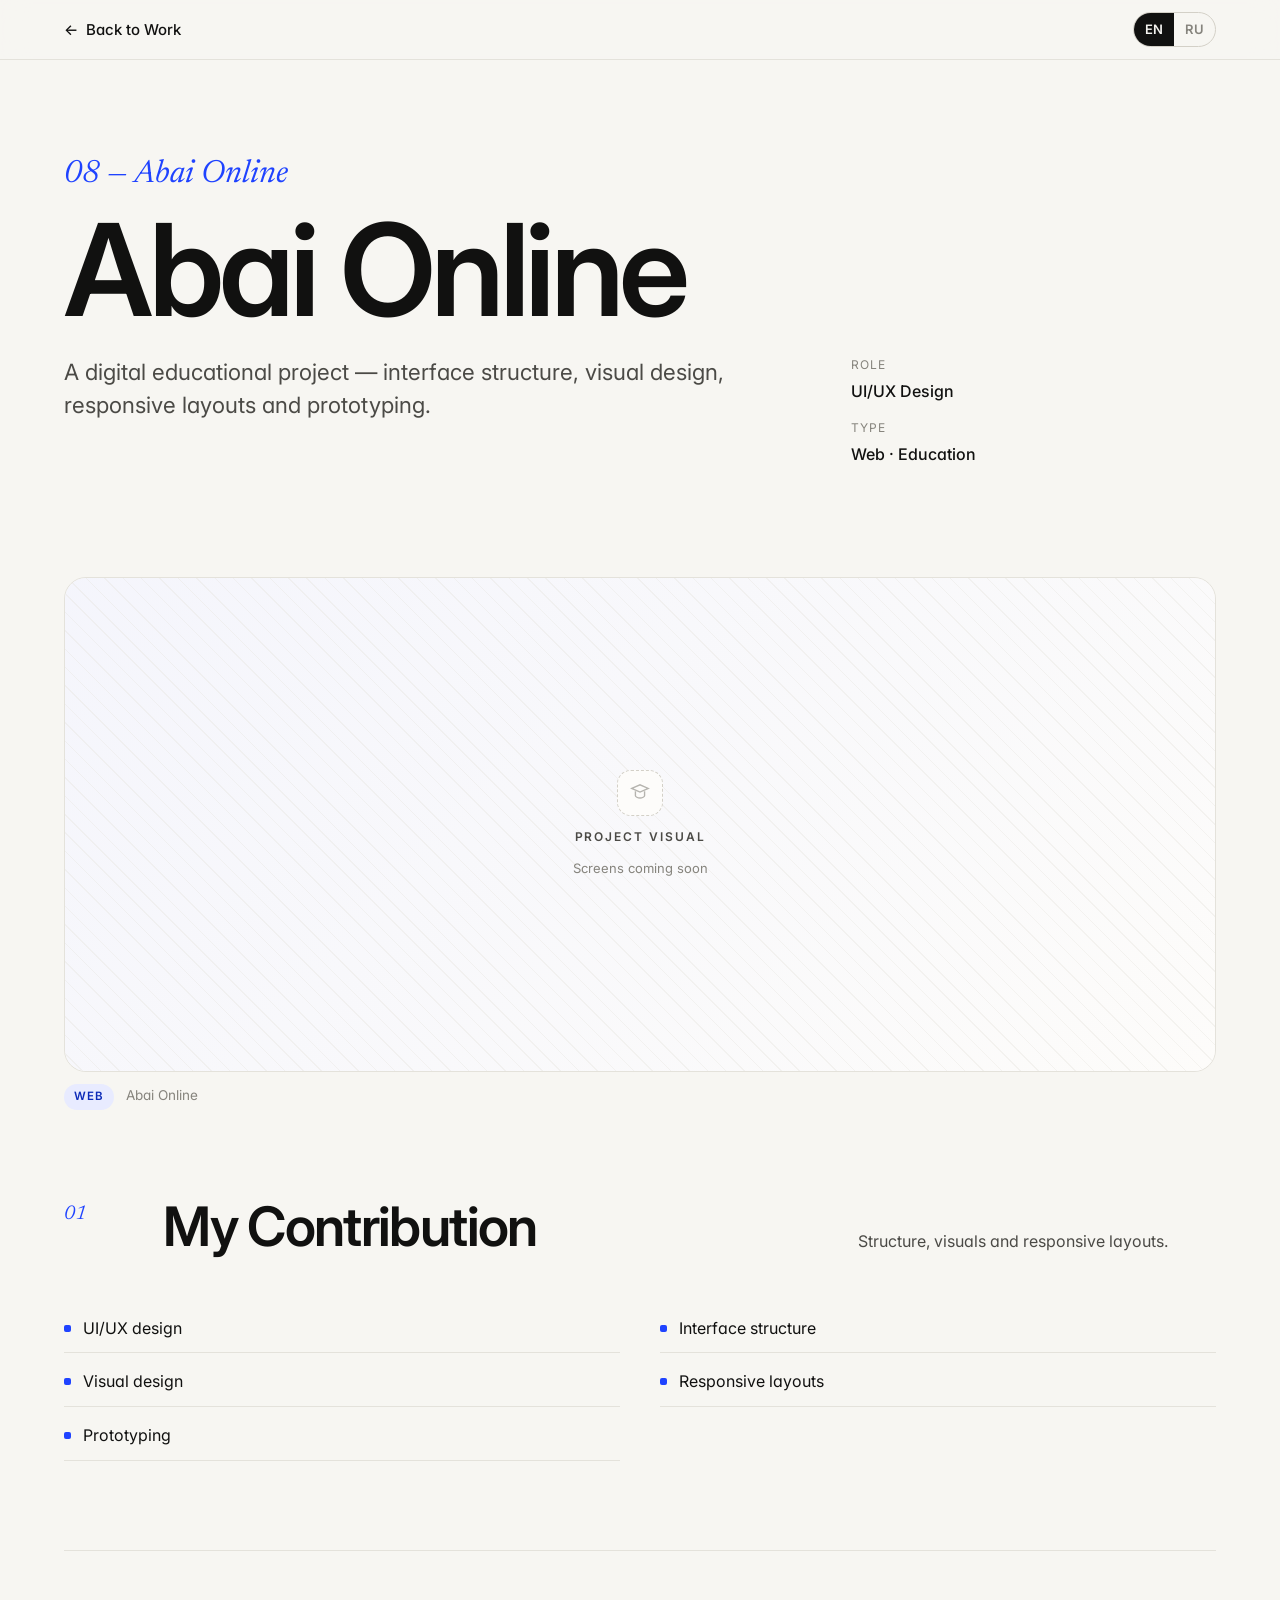
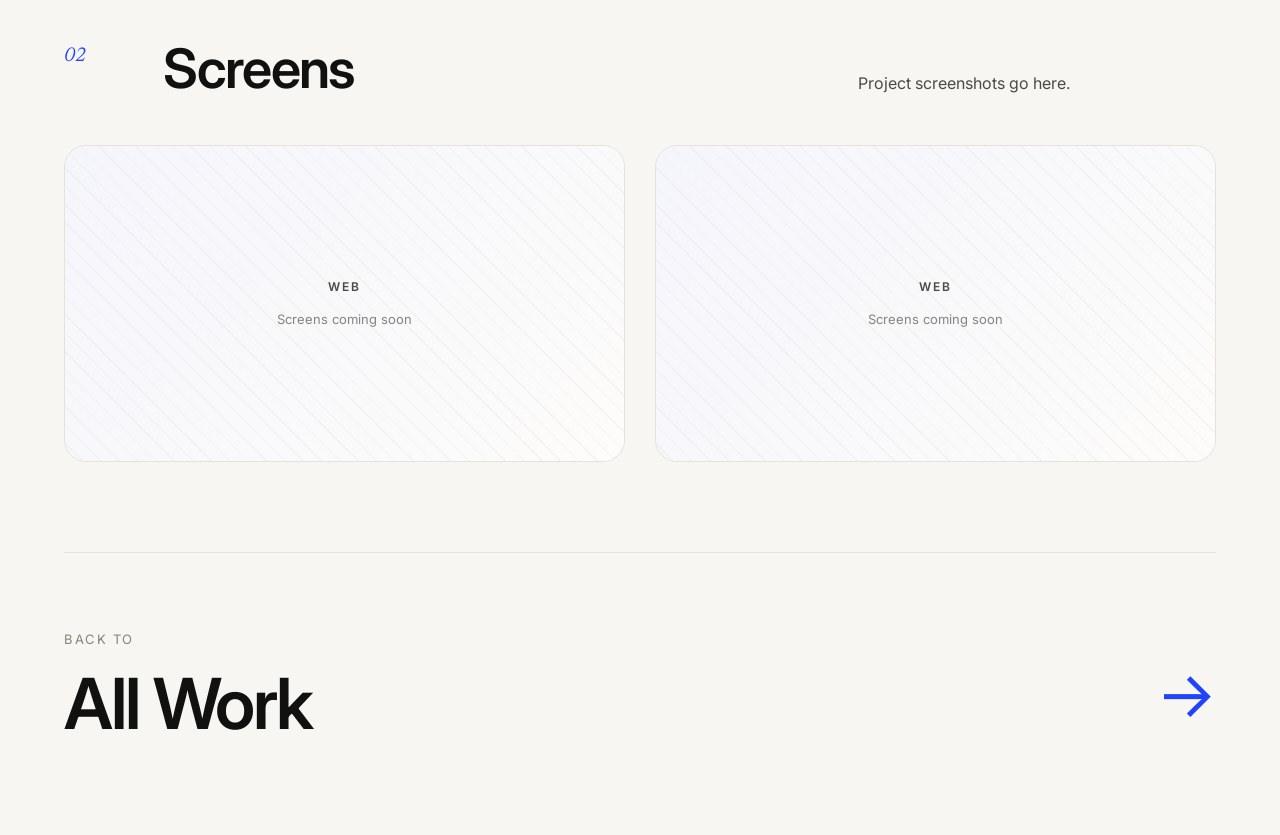
==== commit 557320db: "Ordio case study: real screenshots, design templates section, responsive fixes - Add 14 web-sized Or" ====
--- a/work/abai-online.html
+++ b/work/abai-online.html
@@ -41,7 +41,7 @@
   </header>
   <div class="cs-cover reveal">
     <div class="figure">
-      <div class="frame"><div class="ph-block wide"><span class="ph-ic"><svg viewBox="0 0 24 24" fill="none" stroke="currentColor" stroke-width="1.5"><path d="M3 7l9-4 9 4-9 4-9-4Z"/><path d="M7 10v5c0 1 2.5 2.5 5 2.5S17 16 17 15v-5"/></svg></span><span class="ph-label">Project Visual</span><span class="ph-sub"><span lang="en">Upload Abai Online screens</span><span lang="ru">Загрузите экраны Abai Online</span></span></div></div>
+      <div class="frame"><div class="ph-block wide"><span class="ph-ic"><svg viewBox="0 0 24 24" fill="none" stroke="currentColor" stroke-width="1.5"><path d="M3 7l9-4 9 4-9 4-9-4Z"/><path d="M7 10v5c0 1 2.5 2.5 5 2.5S17 16 17 15v-5"/></svg></span><span class="ph-label">Project Visual</span><span class="ph-sub"><span lang="en">Screens coming soon</span><span lang="ru">Экраны скоро появятся</span></span></div></div>
       <div class="cap"><span class="pill">Web</span> Abai Online</div>
     </div>
   </div>
@@ -70,8 +70,8 @@
       <p class="sub reveal d1"><span lang="en">Project screenshots go here.</span><span lang="ru">Здесь размещаются скриншоты.</span></p>
     </div>
     <div class="cs-cols-2 reveal d1">
-      <div class="figure"><div class="frame"><div class="ph-block"><span class="ph-label">Web</span><span class="ph-sub"><span lang="en">Upload screenshot</span><span lang="ru">Загрузите скриншот</span></span></div></div></div>
-      <div class="figure"><div class="frame"><div class="ph-block"><span class="ph-label">Web</span><span class="ph-sub"><span lang="en">Upload screenshot</span><span lang="ru">Загрузите скриншот</span></span></div></div></div>
+      <div class="figure"><div class="frame"><div class="ph-block"><span class="ph-label">Web</span><span class="ph-sub"><span lang="en">Screens coming soon</span><span lang="ru">Экраны скоро появятся</span></span></div></div></div>
+      <div class="figure"><div class="frame"><div class="ph-block"><span class="ph-label">Web</span><span class="ph-sub"><span lang="en">Screens coming soon</span><span lang="ru">Экраны скоро появятся</span></span></div></div></div>
     </div>
   </section>
 </div>
--- a/assets/css/styles.css
+++ b/assets/css/styles.css
@@ -84,7 +84,7 @@
 
 /* ---------- Layout helpers ---------- */
 .wrap { max-width: var(--maxw); margin-inline: auto; padding-inline: var(--gutter); }
-.grid12 { display: grid; grid-template-columns: repeat(12, 1fr); gap: clamp(16px, 2.2vw, 28px); }
+.grid12 { display: grid; grid-template-columns: repeat(12, minmax(0,1fr)); gap: clamp(16px, 2.2vw, 28px); }
 .section { padding-block: clamp(72px, 11vw, 160px); position: relative; }
 .divider { border: 0; border-top: 1px solid var(--line); }
 
@@ -324,7 +324,7 @@
 .work-head { display: flex; justify-content: space-between; align-items: flex-end; gap: 24px; flex-wrap: wrap; margin-bottom: clamp(40px, 5vw, 64px); }
 .work-head .lead { max-width: 40ch; }
 
-.work-grid { display: grid; grid-template-columns: repeat(12, 1fr); gap: clamp(18px, 2.4vw, 34px); }
+.work-grid { display: grid; grid-template-columns: repeat(12, minmax(0,1fr)); gap: clamp(18px, 2.4vw, 34px); }
 
 .card {
   grid-column: span 6;
@@ -538,7 +538,7 @@
 .cs-cover { margin-top: clamp(30px,5vw,60px); }
 .cs-section { padding-block: clamp(48px,7vw,100px); border-top: 1px solid var(--line); }
 .cs-section:first-of-type { border-top: 0; }
-.cs-h { display: grid; grid-template-columns: repeat(12,1fr); gap: clamp(20px,3vw,40px); margin-bottom: clamp(28px,4vw,50px); align-items: start; }
+.cs-h { display: grid; grid-template-columns: repeat(12,minmax(0,1fr)); gap: clamp(20px,3vw,40px); margin-bottom: clamp(28px,4vw,50px); align-items: start; }
 .cs-h .tag-n { grid-column: 1/2; font-family: var(--serif); font-style: italic; color: var(--accent); font-size: 20px; }
 .cs-h h2 { grid-column: 2 / 9; font-weight: 600; letter-spacing: -0.03em; line-height: 1; font-size: clamp(1.8rem,4.4vw,3.4rem); }
 .cs-h .sub { grid-column: 9 / 13; color: var(--ink-2); font-size: 16px; align-self: end; }
@@ -579,8 +579,8 @@
 .ph-block .ph-label { font-size: 12px; letter-spacing: .16em; text-transform: uppercase; font-weight: 600; color: var(--ink-2); }
 .ph-block .ph-sub { font-size: 13px; }
 
-.cs-cols-2 { display: grid; grid-template-columns: 1fr 1fr; gap: clamp(18px,2.4vw,30px); }
-.cs-cols-3 { display: grid; grid-template-columns: repeat(3,1fr); gap: clamp(18px,2.4vw,30px); }
+.cs-cols-2 { display: grid; grid-template-columns: repeat(2,minmax(0,1fr)); gap: clamp(18px,2.4vw,30px); }
+.cs-cols-3 { display: grid; grid-template-columns: repeat(3,minmax(0,1fr)); gap: clamp(18px,2.4vw,30px); }
 @media (max-width: 820px){ .cs-cols-2, .cs-cols-3 { grid-template-columns: 1fr; } }
 
 /* approach steps */
@@ -620,7 +620,9 @@
 .cs-next a:hover .arrow { transform: translateX(10px); }
 
 /* ecosystem diagram (Ordio) */
-.eco { display: grid; grid-template-columns: repeat(12,1fr); gap: 16px; align-items: stretch; }
+.eco { display: grid; grid-template-columns: repeat(12,minmax(0,1fr)); gap: 16px; align-items: stretch; }
+@media (max-width: 900px){ .eco { grid-template-columns: repeat(2,minmax(0,1fr)); } .eco-card { grid-column: auto !important; } }
+@media (max-width: 520px){ .eco { grid-template-columns: 1fr; } }
 .eco-card { border: 1px solid var(--line); border-radius: var(--radius); padding: 22px; background: var(--bg-elev); display: flex; flex-direction: column; gap: 10px; position: relative; }
 .eco-card .role { font-size: 12px; letter-spacing: .1em; text-transform: uppercase; color: var(--ink-3); }
 .eco-card .name { font-size: 20px; font-weight: 600; letter-spacing: -0.01em; }
